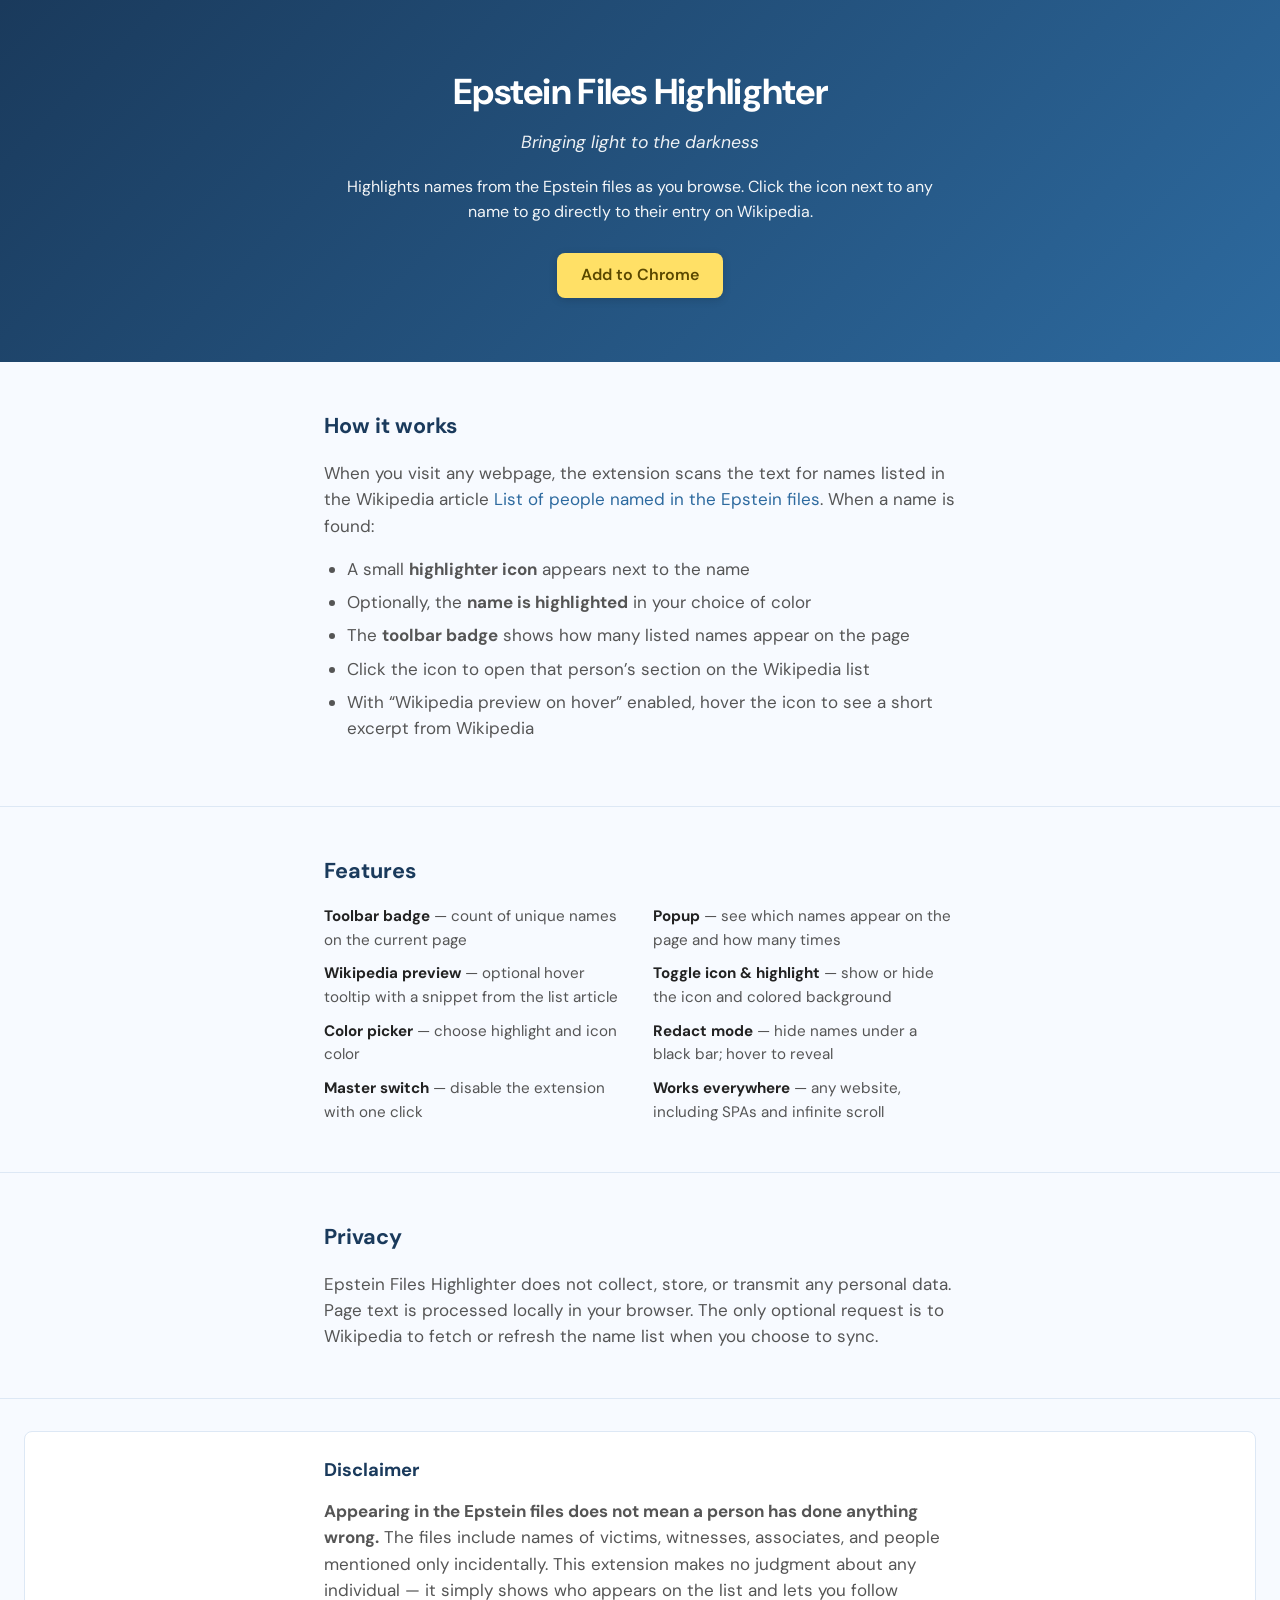
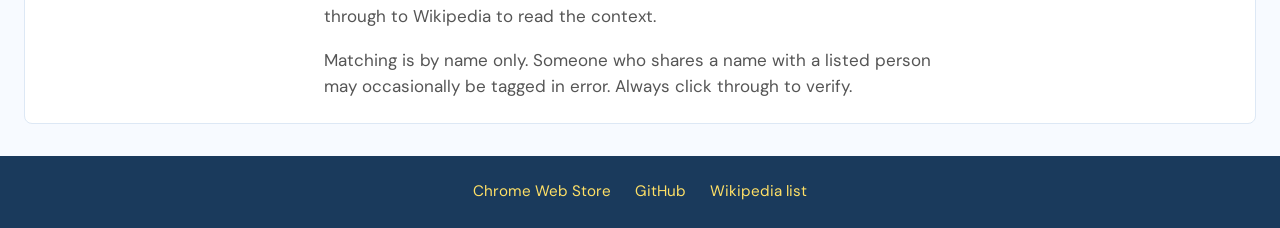
==== docs/index.html @ 8d550a88 "Add promo site in docs/ for GitHub Pages; remove website/ Made-with: Cursor" ====
<!DOCTYPE html>
<html lang="en">
<head>
  <meta charset="UTF-8">
  <meta name="viewport" content="width=device-width, initial-scale=1">
  <title>Epstein Files Highlighter — Chrome Extension</title>
  <meta name="description" content="Highlights names from the Epstein files as you browse. Click the icon next to any name to go to their entry on Wikipedia.">
  <link rel="stylesheet" href="styles.css">
  <link rel="preconnect" href="https://fonts.googleapis.com">
  <link rel="preconnect" href="https://fonts.gstatic.com" crossorigin>
  <link href="https://fonts.googleapis.com/css2?family=DM+Sans:ital,opsz,wght@0,9..40,400;0,9..40,600;0,9..40,700;1,9..40,400&display=swap" rel="stylesheet">
</head>
<body>
  <header class="hero">
    <div class="hero-inner">
      <h1>Epstein Files Highlighter</h1>
      <p class="tagline">Bringing light to the darkness</p>
      <p class="lead">Highlights names from the Epstein files as you browse. Click the icon next to any name to go directly to their entry on Wikipedia.</p>
      <a href="https://chromewebstore.google.com/detail/epstein-files-highlighter/aiijlechhdpdnjihmmdkidckengecdlj" class="cta" target="_blank" rel="noopener noreferrer">Add to Chrome</a>
    </div>
  </header>

  <main>
    <section class="section how">
      <div class="wrap">
        <h2>How it works</h2>
        <p>When you visit any webpage, the extension scans the text for names listed in the Wikipedia article <a href="https://en.wikipedia.org/wiki/List_of_people_named_in_the_Epstein_files" target="_blank" rel="noopener noreferrer">List of people named in the Epstein files</a>. When a name is found:</p>
        <ul class="feature-list">
          <li>A small <strong>highlighter icon</strong> appears next to the name</li>
          <li>Optionally, the <strong>name is highlighted</strong> in your choice of color</li>
          <li>The <strong>toolbar badge</strong> shows how many listed names appear on the page</li>
          <li>Click the icon to open that person’s section on the Wikipedia list</li>
          <li>With “Wikipedia preview on hover” enabled, hover the icon to see a short excerpt from Wikipedia</li>
        </ul>
      </div>
    </section>

    <section class="section features">
      <div class="wrap">
        <h2>Features</h2>
        <ul class="feature-grid">
          <li><strong>Toolbar badge</strong> — count of unique names on the current page</li>
          <li><strong>Popup</strong> — see which names appear on the page and how many times</li>
          <li><strong>Wikipedia preview</strong> — optional hover tooltip with a snippet from the list article</li>
          <li><strong>Toggle icon & highlight</strong> — show or hide the icon and colored background</li>
          <li><strong>Color picker</strong> — choose highlight and icon color</li>
          <li><strong>Redact mode</strong> — hide names under a black bar; hover to reveal</li>
          <li><strong>Master switch</strong> — disable the extension with one click</li>
          <li><strong>Works everywhere</strong> — any website, including SPAs and infinite scroll</li>
        </ul>
      </div>
    </section>

    <section class="section privacy">
      <div class="wrap">
        <h2>Privacy</h2>
        <p>Epstein Files Highlighter does not collect, store, or transmit any personal data. Page text is processed locally in your browser. The only optional request is to Wikipedia to fetch or refresh the name list when you choose to sync.</p>
      </div>
    </section>

    <section class="section disclaimer">
      <div class="wrap">
        <h2>Disclaimer</h2>
        <p><strong>Appearing in the Epstein files does not mean a person has done anything wrong.</strong> The files include names of victims, witnesses, associates, and people mentioned only incidentally. This extension makes no judgment about any individual — it simply shows who appears on the list and lets you follow through to Wikipedia to read the context.</p>
        <p>Matching is by name only. Someone who shares a name with a listed person may occasionally be tagged in error. Always click through to verify.</p>
      </div>
    </section>
  </main>

  <footer class="site-footer">
    <div class="wrap footer-inner">
      <a href="https://chromewebstore.google.com/detail/epstein-files-highlighter/aiijlechhdpdnjihmmdkidckengecdlj" target="_blank" rel="noopener noreferrer">Chrome Web Store</a>
      <a href="https://github.com/krismajean/epstein-files-highlighter" target="_blank" rel="noopener noreferrer">GitHub</a>
      <a href="https://en.wikipedia.org/wiki/List_of_people_named_in_the_Epstein_files" target="_blank" rel="noopener noreferrer">Wikipedia list</a>
    </div>
  </footer>
</body>
</html>
---- docs/styles.css ----
/* Epstein Files Highlighter — promo site */
:root {
  --navy: #1a3a5c;
  --blue: #2d6a9f;
  --yellow: #ffe066;
  --yellow-dark: #5a4800;
  --bg: #f7faff;
  --text: #222;
  --text-muted: #555;
  --border: #dde8f5;
}

* {
  box-sizing: border-box;
}

body {
  margin: 0;
  font-family: 'DM Sans', system-ui, -apple-system, sans-serif;
  font-size: 17px;
  line-height: 1.55;
  color: var(--text);
  background: var(--bg);
}

.hero {
  background: linear-gradient(135deg, var(--navy) 0%, var(--blue) 100%);
  color: #fff;
  padding: clamp(2.5rem, 8vw, 4rem) 1.5rem;
  text-align: center;
}

.hero-inner {
  max-width: 600px;
  margin: 0 auto;
}

.hero h1 {
  margin: 0 0 0.25em;
  font-size: clamp(1.75rem, 4vw, 2.25rem);
  font-weight: 700;
  letter-spacing: -0.02em;
}

.tagline {
  margin: 0 0 1em;
  font-size: 1.1rem;
  font-style: italic;
  opacity: 0.92;
}

.lead {
  margin: 0 0 1.75rem;
  font-size: 1rem;
  line-height: 1.6;
  opacity: 0.95;
}

.cta {
  display: inline-block;
  padding: 0.65rem 1.5rem;
  font-size: 1rem;
  font-weight: 600;
  color: var(--yellow-dark);
  background: var(--yellow);
  border-radius: 8px;
  text-decoration: none;
  box-shadow: 0 2px 8px rgba(0, 0, 0, 0.15);
  transition: transform 0.15s, box-shadow 0.15s;
}

.cta:hover {
  transform: translateY(-1px);
  box-shadow: 0 4px 12px rgba(0, 0, 0, 0.2);
}

.wrap {
  max-width: 680px;
  margin: 0 auto;
  padding: 0 1.5rem;
}

.section {
  padding: clamp(2rem, 5vw, 3rem) 0;
}

.section:not(.disclaimer) {
  border-bottom: 1px solid var(--border);
}

.section h2 {
  margin: 0 0 0.75em;
  font-size: 1.35rem;
  font-weight: 700;
  color: var(--navy);
}

.section p {
  margin: 0 0 1em;
  color: var(--text-muted);
}

.section p:last-child {
  margin-bottom: 0;
}

.section a {
  color: var(--blue);
  text-decoration: none;
}

.section a:hover {
  text-decoration: underline;
}

.feature-list {
  margin: 0 0 1em;
  padding-left: 1.35em;
  color: var(--text-muted);
}

.feature-list li {
  margin-bottom: 0.4em;
}

.feature-grid {
  list-style: none;
  margin: 0;
  padding: 0;
  display: grid;
  gap: 0.6em 1.5em;
}

@media (min-width: 500px) {
  .feature-grid {
    grid-template-columns: 1fr 1fr;
  }
}

.feature-grid li {
  margin: 0;
  padding: 0;
  color: var(--text-muted);
  font-size: 0.95rem;
}

.feature-grid strong {
  color: var(--text);
}

.disclaimer {
  background: #fff;
  border: 1px solid var(--border);
  border-radius: 8px;
  margin: 2rem 1.5rem;
  padding: 1.5rem;
}

.disclaimer h2 {
  font-size: 1.15rem;
}

.site-footer {
  padding: 1.5rem;
  text-align: center;
  background: var(--navy);
  color: rgba(255, 255, 255, 0.85);
}

.footer-inner {
  display: flex;
  flex-wrap: wrap;
  justify-content: center;
  gap: 1rem 1.5rem;
}

.site-footer a {
  color: var(--yellow);
  text-decoration: none;
  font-size: 0.95rem;
}

.site-footer a:hover {
  text-decoration: underline;
}
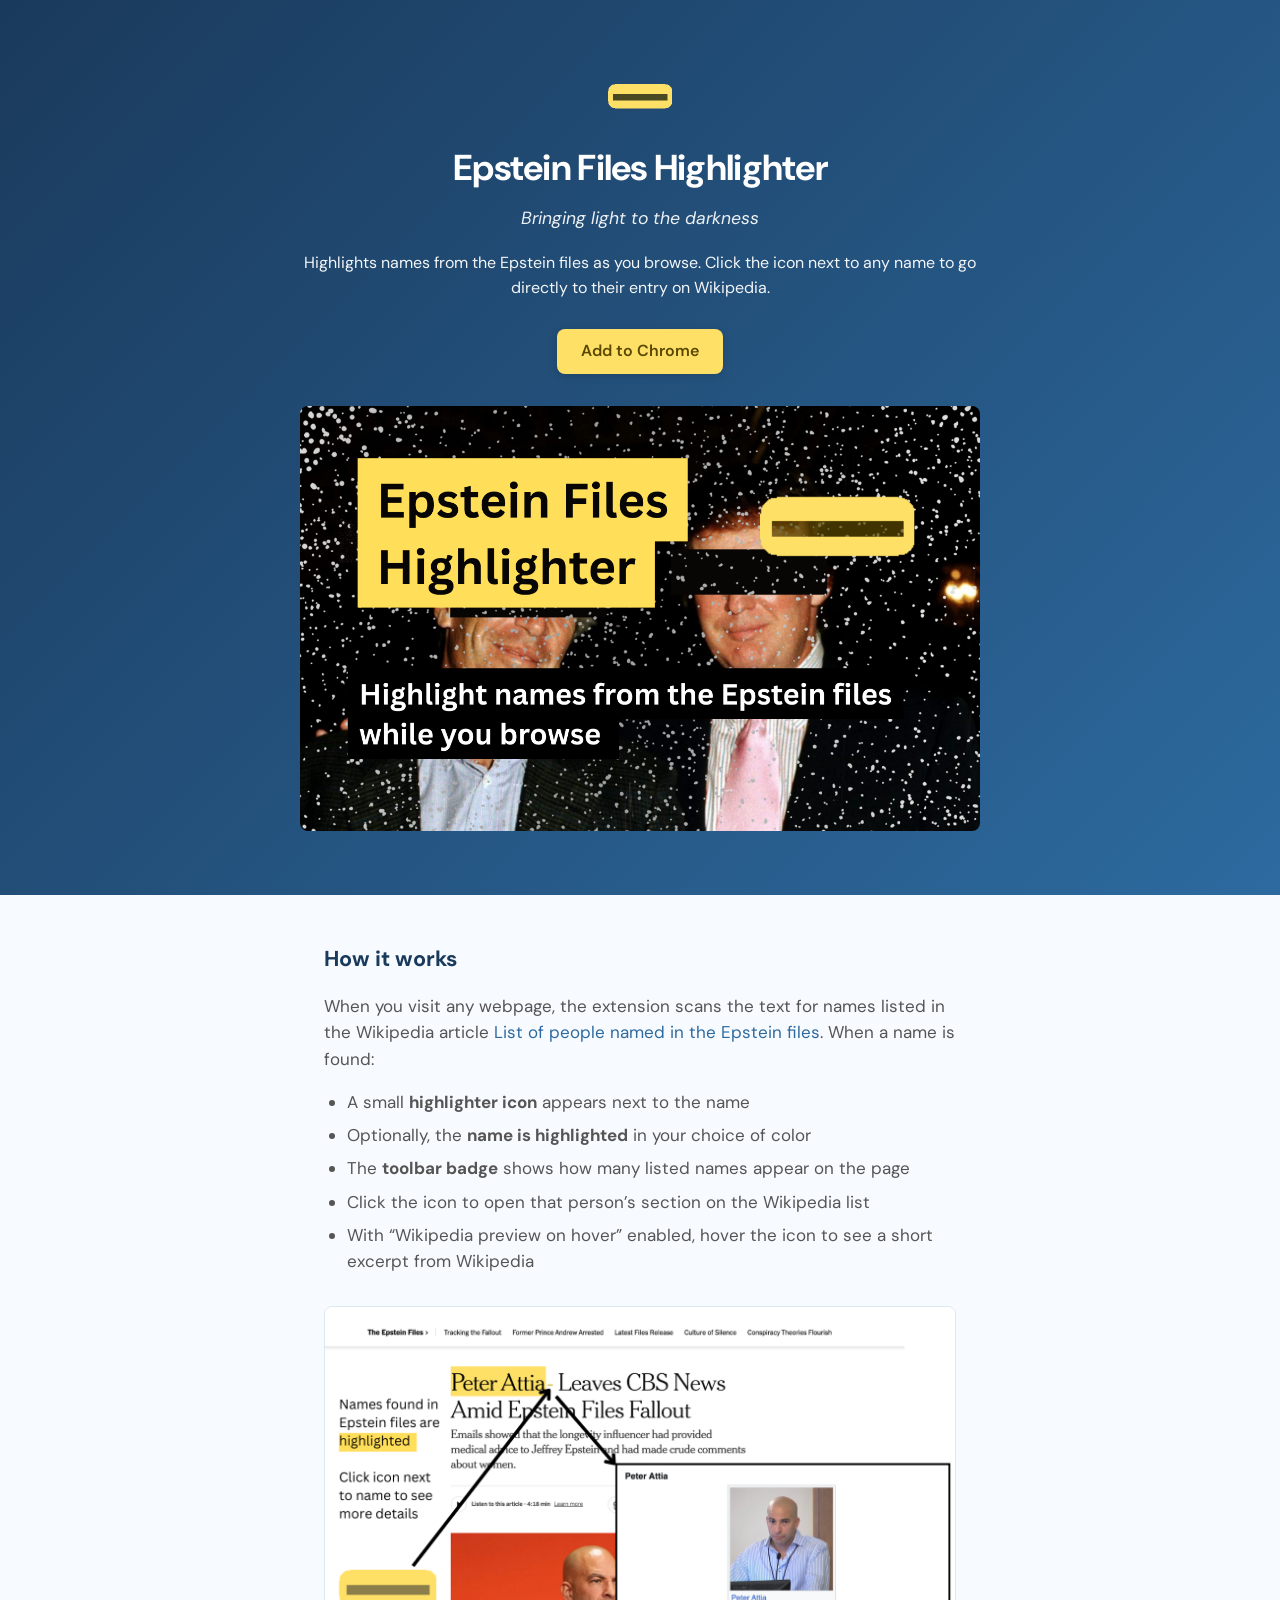
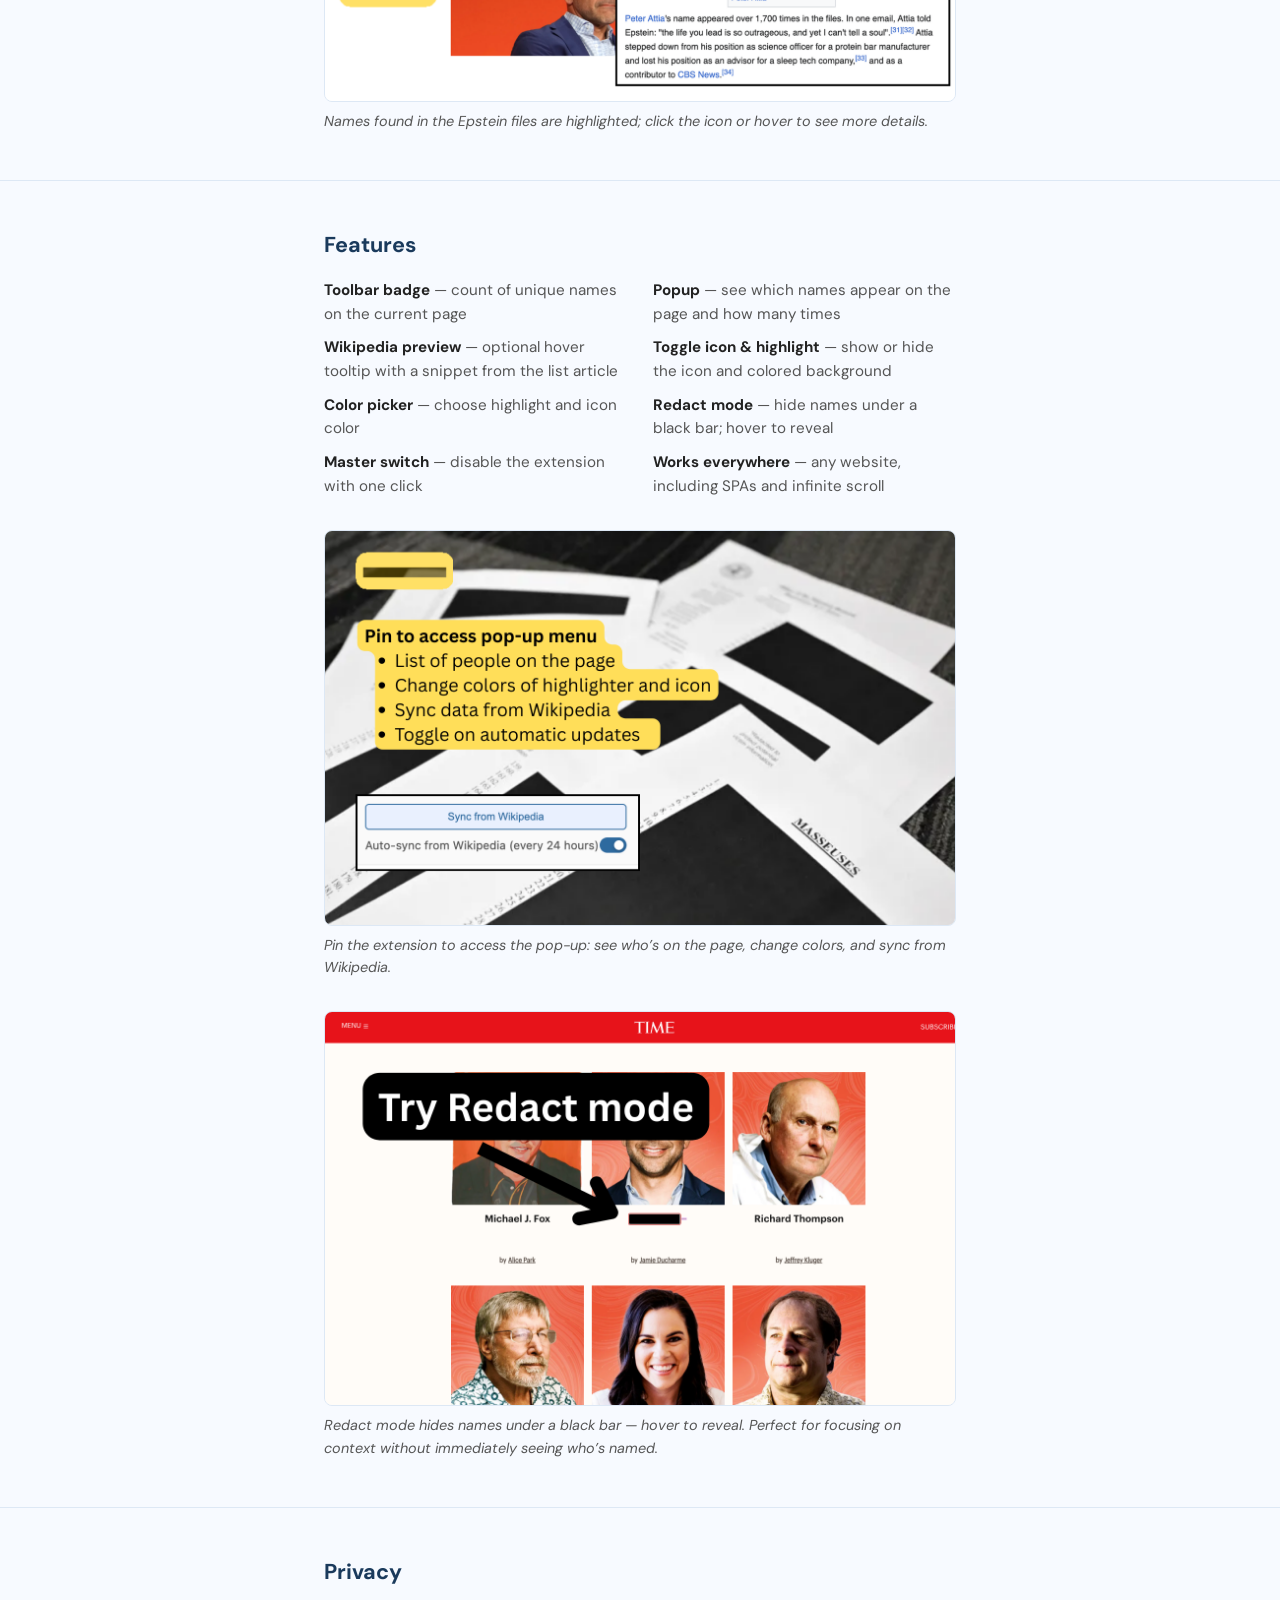
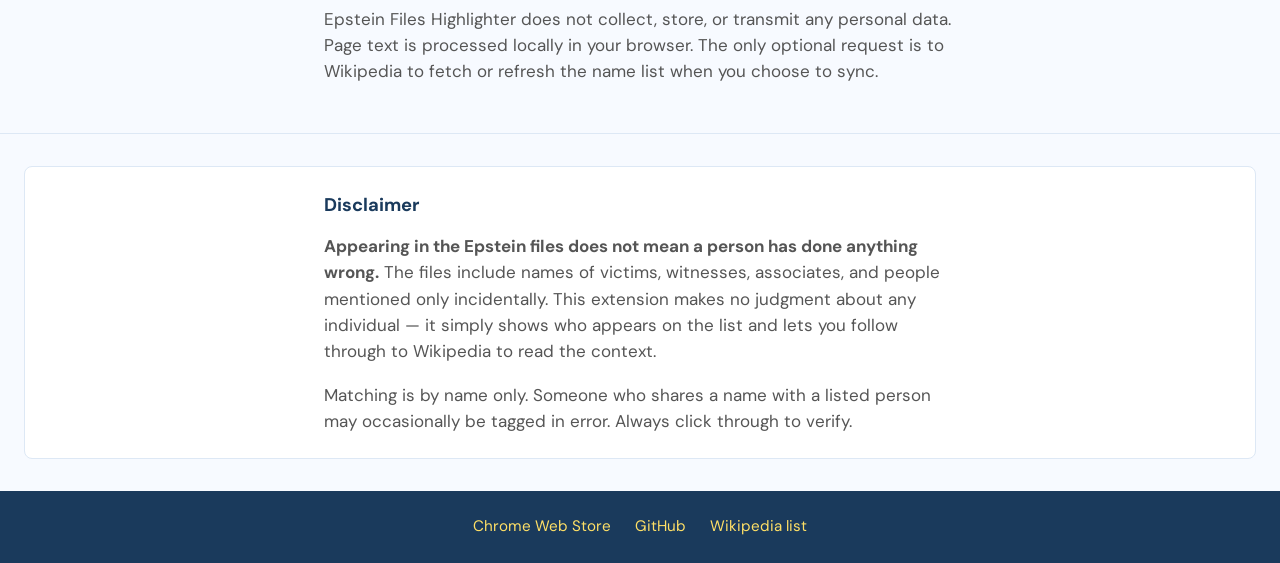
==== commit 34dae54e: "Docs: add promo images, logo, favicon; wire favicon and hero/screenshot styling Made-with: Cursor" ====
--- a/docs/index.html
+++ b/docs/index.html
@@ -5,6 +5,8 @@
   <meta name="viewport" content="width=device-width, initial-scale=1">
   <title>Epstein Files Highlighter — Chrome Extension</title>
   <meta name="description" content="Highlights names from the Epstein files as you browse. Click the icon next to any name to go to their entry on Wikipedia.">
+  <link rel="icon" href="favicon.png" type="image/png" sizes="16x16">
+  <link rel="icon" href="favicon-32.png" type="image/png" sizes="48x48">
   <link rel="stylesheet" href="styles.css">
   <link rel="preconnect" href="https://fonts.googleapis.com">
   <link rel="preconnect" href="https://fonts.gstatic.com" crossorigin>
@@ -13,10 +15,14 @@
 <body>
   <header class="hero">
     <div class="hero-inner">
+      <img src="logo.png" alt="" class="hero-logo" width="64" height="64">
       <h1>Epstein Files Highlighter</h1>
       <p class="tagline">Bringing light to the darkness</p>
       <p class="lead">Highlights names from the Epstein files as you browse. Click the icon next to any name to go directly to their entry on Wikipedia.</p>
       <a href="https://chromewebstore.google.com/detail/epstein-files-highlighter/aiijlechhdpdnjihmmdkidckengecdlj" class="cta" target="_blank" rel="noopener noreferrer">Add to Chrome</a>
+      <figure class="hero-banner">
+        <img src="1.png" alt="Epstein Files Highlighter — highlight names from the Epstein files while you browse." width="800" height="450">
+      </figure>
     </div>
   </header>
 
@@ -32,6 +38,10 @@
           <li>Click the icon to open that person’s section on the Wikipedia list</li>
           <li>With “Wikipedia preview on hover” enabled, hover the icon to see a short excerpt from Wikipedia</li>
         </ul>
+        <figure class="screenshot">
+          <img src="2.png" alt="Screenshot: names from the Epstein files are highlighted on the page; click the icon or hover to see details from Wikipedia." width="800" height="450">
+          <figcaption>Names found in the Epstein files are highlighted; click the icon or hover to see more details.</figcaption>
+        </figure>
       </div>
     </section>
 
@@ -48,6 +58,14 @@
           <li><strong>Master switch</strong> — disable the extension with one click</li>
           <li><strong>Works everywhere</strong> — any website, including SPAs and infinite scroll</li>
         </ul>
+        <figure class="screenshot screenshot-split">
+          <img src="4.png" alt="Popup menu: list of people on the page, change colors, sync from Wikipedia, auto-sync toggle." width="800" height="450">
+          <figcaption>Pin the extension to access the pop-up: see who’s on the page, change colors, and sync from Wikipedia.</figcaption>
+        </figure>
+        <figure class="screenshot screenshot-split">
+          <img src="3.png" alt="Redact mode: names are hidden under a black bar; hover to reveal." width="800" height="450">
+          <figcaption>Redact mode hides names under a black bar — hover to reveal. Perfect for focusing on context without immediately seeing who’s named.</figcaption>
+        </figure>
       </div>
     </section>
 
--- a/docs/styles.css
+++ b/docs/styles.css
@@ -31,8 +31,25 @@
 }
 
 .hero-inner {
-  max-width: 600px;
+  max-width: 680px;
   margin: 0 auto;
+}
+
+.hero-logo {
+  display: block;
+  margin: 0 auto 0.75rem;
+  border-radius: 8px;
+}
+
+.hero-banner {
+  margin: 2rem 0 0;
+}
+
+.hero-banner img {
+  width: 100%;
+  height: auto;
+  border-radius: 8px;
+  display: block;
 }
 
 .hero h1 {
@@ -123,6 +140,30 @@
   margin-bottom: 0.4em;
 }
 
+.screenshot {
+  margin: 2rem 0 0;
+}
+
+.screenshot img {
+  width: 100%;
+  max-width: 100%;
+  height: auto;
+  display: block;
+  border-radius: 8px;
+  border: 1px solid var(--border);
+}
+
+.screenshot figcaption {
+  margin-top: 0.5rem;
+  font-size: 0.9rem;
+  color: var(--text-muted);
+  font-style: italic;
+}
+
+.screenshot-split + .screenshot-split {
+  margin-top: 2rem;
+}
+
 .feature-grid {
   list-style: none;
   margin: 0;
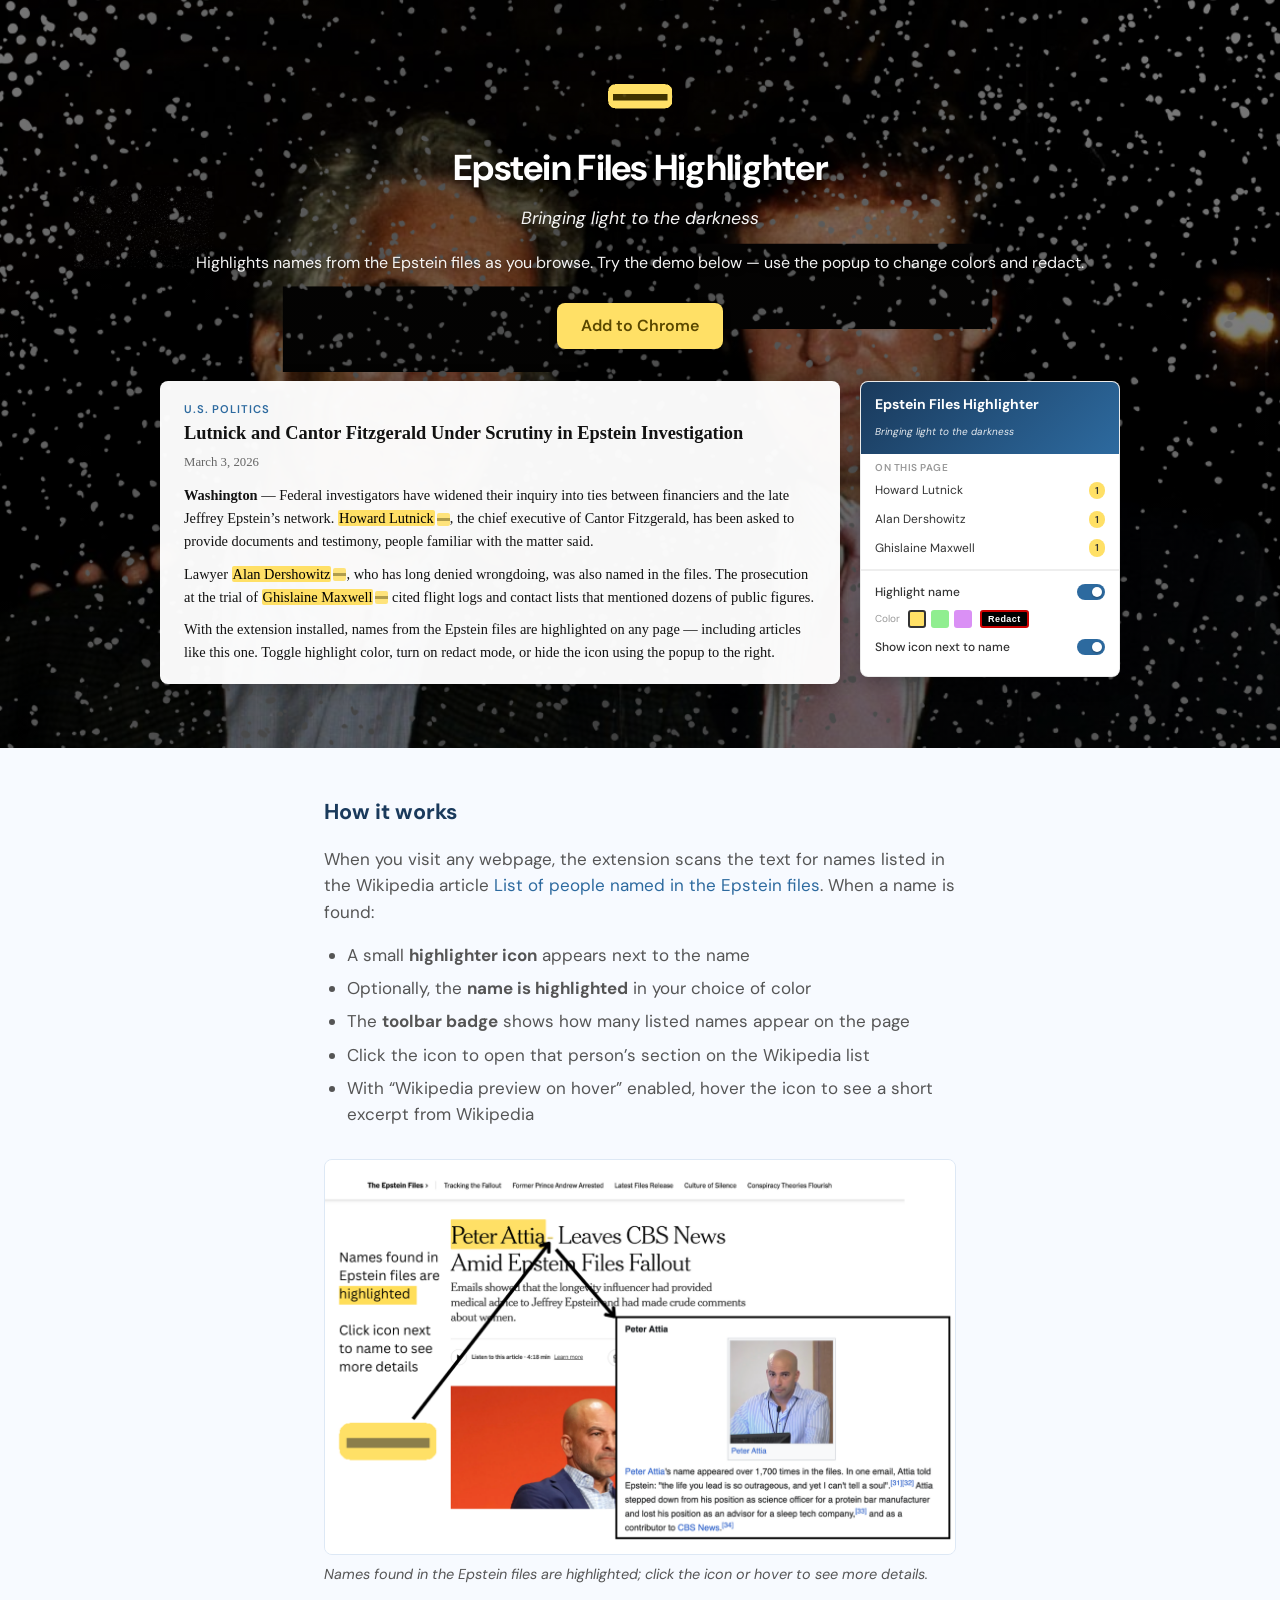
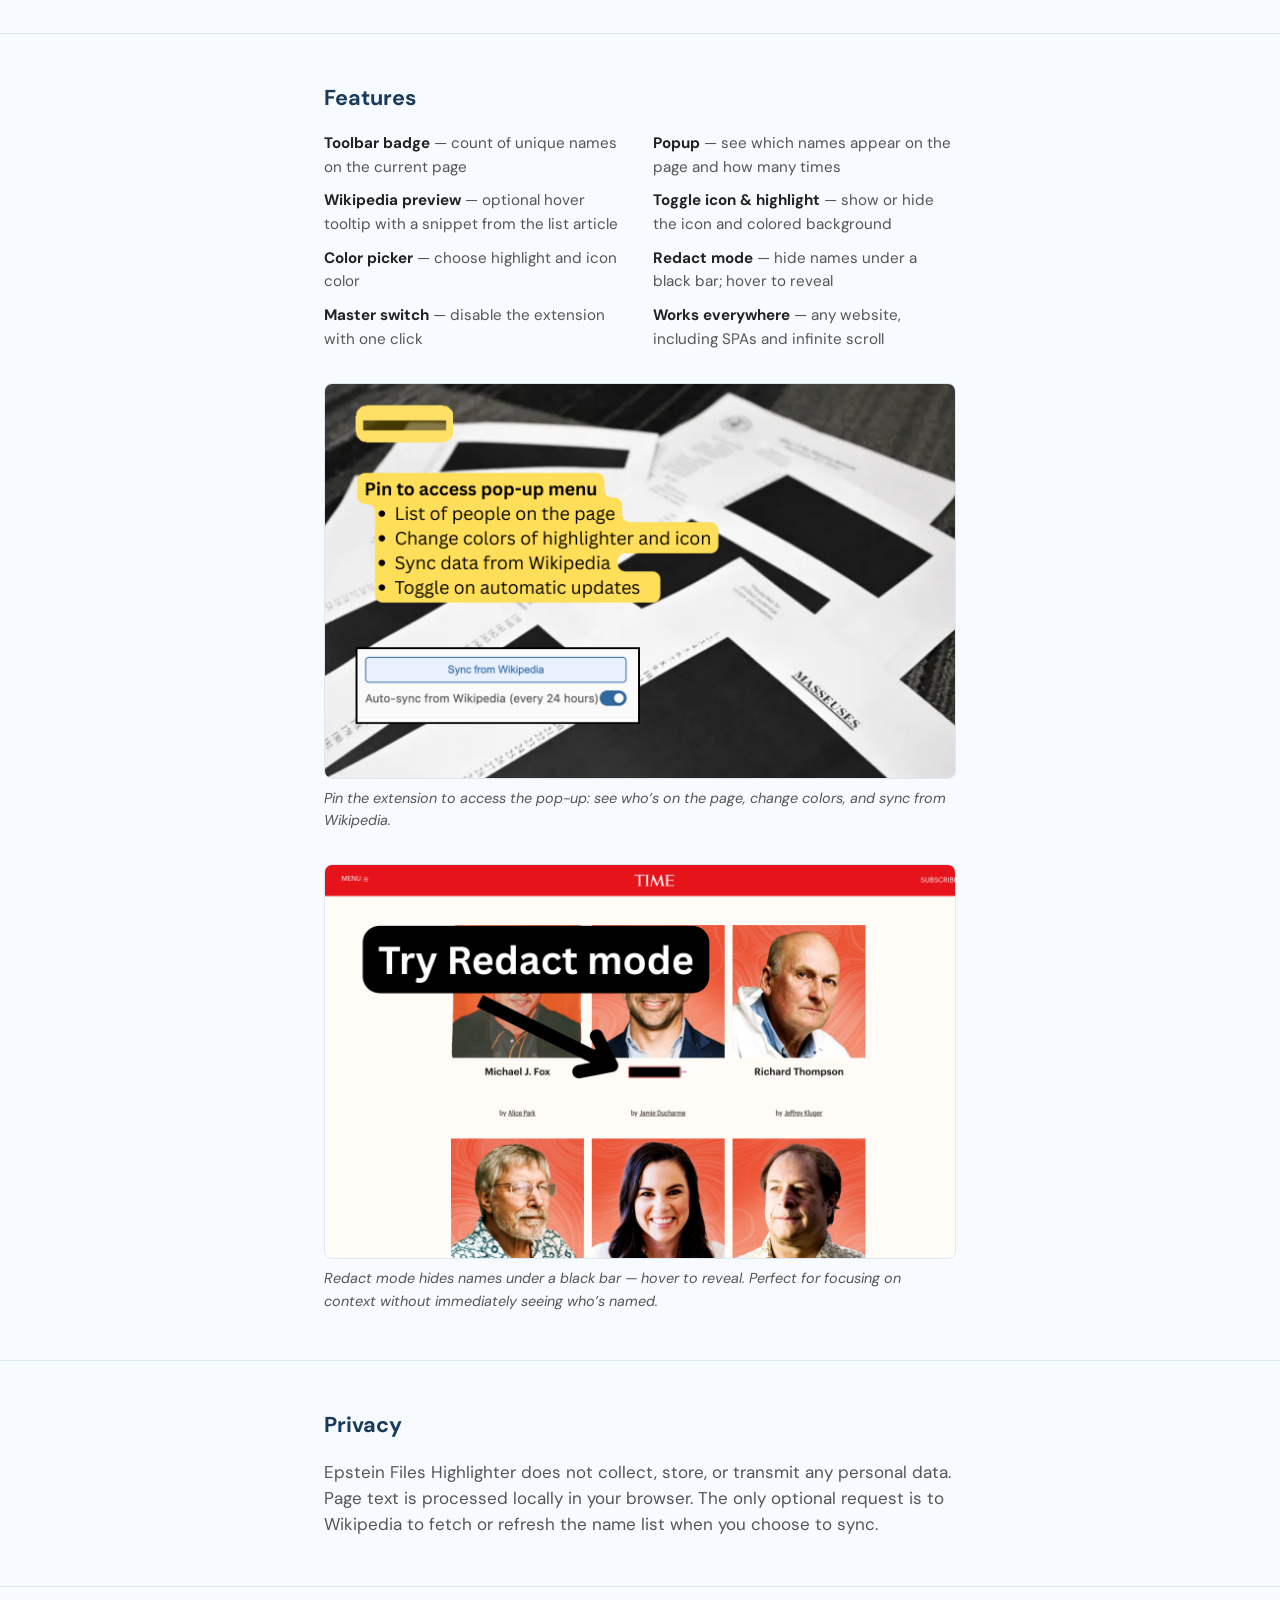
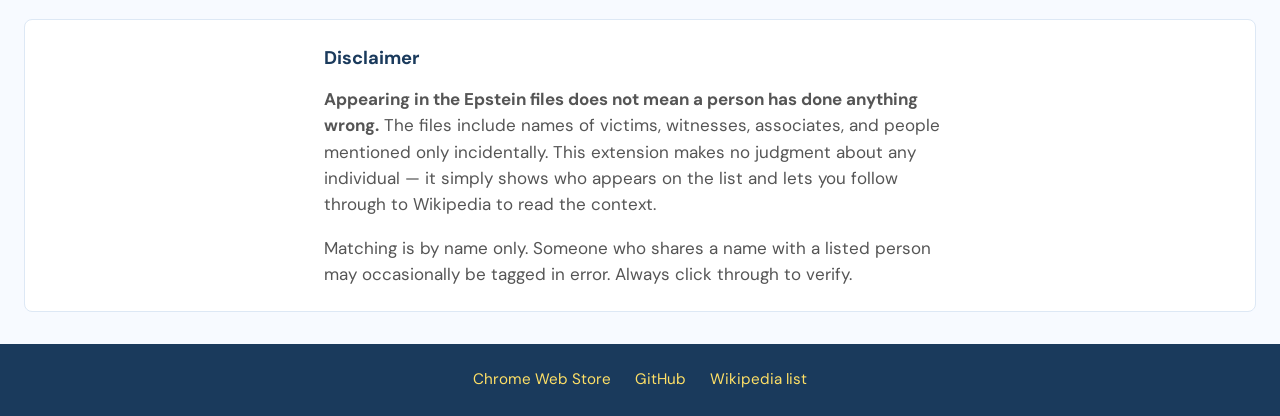
==== commit 36e689e8: "Promo site: hero with background image, overlay, motion; interactive demo with article facsimile and" ====
--- a/docs/index.html
+++ b/docs/index.html
@@ -14,15 +14,70 @@
 </head>
 <body>
   <header class="hero">
+    <div class="hero-bg" aria-hidden="true">
+      <img src="hero-background.png" alt="">
+    </div>
+    <div class="hero-overlay" aria-hidden="true"></div>
     <div class="hero-inner">
       <img src="logo.png" alt="" class="hero-logo" width="64" height="64">
       <h1>Epstein Files Highlighter</h1>
       <p class="tagline">Bringing light to the darkness</p>
-      <p class="lead">Highlights names from the Epstein files as you browse. Click the icon next to any name to go directly to their entry on Wikipedia.</p>
+      <p class="lead">Highlights names from the Epstein files as you browse. Try the demo below — use the popup to change colors and redact.</p>
       <a href="https://chromewebstore.google.com/detail/epstein-files-highlighter/aiijlechhdpdnjihmmdkidckengecdlj" class="cta" target="_blank" rel="noopener noreferrer">Add to Chrome</a>
-      <figure class="hero-banner">
-        <img src="1.png" alt="Epstein Files Highlighter — highlight names from the Epstein files while you browse." width="800" height="450">
-      </figure>
+
+      <div class="hero-demo" id="heroDemo">
+        <article class="demo-article" aria-label="Demo article">
+          <header class="demo-article-header">
+            <span class="demo-article-kicker">U.S. Politics</span>
+            <h2 class="demo-article-title">Lutnick and Cantor Fitzgerald Under Scrutiny in Epstein Investigation</h2>
+            <p class="demo-article-meta">March 3, 2026</p>
+          </header>
+          <div class="demo-article-body">
+            <p><strong>Washington</strong> — Federal investigators have widened their inquiry into ties between financiers and the late Jeffrey Epstein’s network. <span class="epstein-name-span manifest-highlighted">Howard Lutnick</span><a class="epstein-ref-link" href="https://en.wikipedia.org/wiki/List_of_people_named_in_the_Epstein_files#Howard_Lutnick" target="_blank" rel="noopener noreferrer" title="Howard Lutnick — named in Epstein files" aria-label="Howard Lutnick named in Epstein files"></a>, the chief executive of Cantor Fitzgerald, has been asked to provide documents and testimony, people familiar with the matter said.</p>
+            <p>Lawyer <span class="epstein-name-span manifest-highlighted">Alan Dershowitz</span><a class="epstein-ref-link" href="https://en.wikipedia.org/wiki/List_of_people_named_in_the_Epstein_files#Alan_Dershowitz" target="_blank" rel="noopener noreferrer" title="Alan Dershowitz — named in Epstein files" aria-label="Alan Dershowitz named in Epstein files"></a>, who has long denied wrongdoing, was also named in the files. The prosecution at the trial of <span class="epstein-name-span manifest-highlighted">Ghislaine Maxwell</span><a class="epstein-ref-link" href="https://en.wikipedia.org/wiki/List_of_people_named_in_the_Epstein_files#Ghislaine_Maxwell" target="_blank" rel="noopener noreferrer" title="Ghislaine Maxwell — named in Epstein files" aria-label="Ghislaine Maxwell named in Epstein files"></a> cited flight logs and contact lists that mentioned dozens of public figures.</p>
+            <p>With the extension installed, names from the Epstein files are highlighted on any page — including articles like this one. Toggle highlight color, turn on redact mode, or hide the icon using the popup to the right.</p>
+          </div>
+        </article>
+        <aside class="demo-popup" id="demoPopup" aria-label="Extension popup demo">
+          <div class="demo-popup-header">
+            <span class="demo-popup-title">Epstein Files Highlighter</span>
+            <span class="demo-popup-tagline">Bringing light to the darkness</span>
+          </div>
+          <div class="demo-popup-hits">
+            <div class="demo-popup-hits-title">On this page</div>
+            <div class="demo-popup-hits-list">
+              <a href="https://en.wikipedia.org/wiki/List_of_people_named_in_the_Epstein_files#Howard_Lutnick" target="_blank" rel="noopener noreferrer" class="demo-hit-row">Howard Lutnick <span class="demo-hit-badge">1</span></a>
+              <a href="https://en.wikipedia.org/wiki/List_of_people_named_in_the_Epstein_files#Alan_Dershowitz" target="_blank" rel="noopener noreferrer" class="demo-hit-row">Alan Dershowitz <span class="demo-hit-badge">1</span></a>
+              <a href="https://en.wikipedia.org/wiki/List_of_people_named_in_the_Epstein_files#Ghislaine_Maxwell" target="_blank" rel="noopener noreferrer" class="demo-hit-row">Ghislaine Maxwell <span class="demo-hit-badge">1</span></a>
+            </div>
+          </div>
+          <div class="demo-popup-controls">
+            <div class="demo-option-row">
+              <span class="demo-option-title">Highlight name</span>
+              <label class="demo-switch">
+                <input type="checkbox" id="demoShowHighlight" checked>
+                <span class="demo-slider"></span>
+              </label>
+            </div>
+            <div class="demo-color-row">
+              <span class="demo-color-label">Color</span>
+              <div class="demo-swatches" id="demoHighlightSwatches">
+                <button type="button" class="demo-swatch active" data-hex="#ffe066" title="Yellow"></button>
+                <button type="button" class="demo-swatch" data-hex="#90ee90" title="Green"></button>
+                <button type="button" class="demo-swatch" data-hex="#da90f5" title="Purple"></button>
+              </div>
+              <button type="button" class="demo-redact" id="demoRedact" title="Redact">Redact</button>
+            </div>
+            <div class="demo-option-row">
+              <span class="demo-option-title">Show icon next to name</span>
+              <label class="demo-switch">
+                <input type="checkbox" id="demoShowIcon" checked>
+                <span class="demo-slider"></span>
+              </label>
+            </div>
+          </div>
+        </aside>
+      </div>
     </div>
   </header>
 
@@ -92,5 +147,6 @@
       <a href="https://en.wikipedia.org/wiki/List_of_people_named_in_the_Epstein_files" target="_blank" rel="noopener noreferrer">Wikipedia list</a>
     </div>
   </footer>
+  <script src="demo.js"></script>
 </body>
 </html>
--- a/docs/styles.css
+++ b/docs/styles.css
@@ -23,15 +23,49 @@
   background: var(--bg);
 }
 
+@keyframes hero-motion {
+  0% { transform: scale(1); }
+  100% { transform: scale(1.08); }
+}
+
 .hero {
-  background: linear-gradient(135deg, var(--navy) 0%, var(--blue) 100%);
+  position: relative;
   color: #fff;
   padding: clamp(2.5rem, 8vw, 4rem) 1.5rem;
   text-align: center;
+  overflow: hidden;
+  min-height: 420px;
+}
+
+.hero-bg {
+  position: absolute;
+  inset: 0;
+  z-index: 0;
+}
+
+.hero-bg img {
+  width: 100%;
+  height: 100%;
+  object-fit: cover;
+  object-position: center;
+  animation: hero-motion 20s ease-in-out infinite alternate;
+}
+
+.hero-overlay {
+  position: absolute;
+  inset: 0;
+  z-index: 1;
+  background: linear-gradient(
+    to bottom,
+    rgba(0, 0, 0, 0.45) 0%,
+    rgba(0, 0, 0, 0.6) 100%
+  );
 }
 
 .hero-inner {
-  max-width: 680px;
+  position: relative;
+  z-index: 2;
+  max-width: 960px;
   margin: 0 auto;
 }
 
@@ -39,17 +73,7 @@
   display: block;
   margin: 0 auto 0.75rem;
   border-radius: 8px;
-}
-
-.hero-banner {
-  margin: 2rem 0 0;
-}
-
-.hero-banner img {
-  width: 100%;
-  height: auto;
-  border-radius: 8px;
-  display: block;
+  filter: drop-shadow(0 2px 8px rgba(0, 0, 0, 0.4));
 }
 
 .hero h1 {
@@ -57,20 +81,23 @@
   font-size: clamp(1.75rem, 4vw, 2.25rem);
   font-weight: 700;
   letter-spacing: -0.02em;
-}
-
-.tagline {
+  text-shadow: 0 2px 12px rgba(0, 0, 0, 0.6), 0 0 24px rgba(0, 0, 0, 0.35);
+}
+
+.hero .tagline {
   margin: 0 0 1em;
   font-size: 1.1rem;
   font-style: italic;
-  opacity: 0.92;
-}
-
-.lead {
+  opacity: 0.95;
+  text-shadow: 0 1px 8px rgba(0, 0, 0, 0.5);
+}
+
+.hero .lead {
   margin: 0 0 1.75rem;
   font-size: 1rem;
   line-height: 1.6;
   opacity: 0.95;
+  text-shadow: 0 1px 8px rgba(0, 0, 0, 0.5);
 }
 
 .cta {
@@ -91,6 +118,330 @@
   box-shadow: 0 4px 12px rgba(0, 0, 0, 0.2);
 }
 
+/* ── Hero demo: article facsimile + popup ── */
+.hero-demo {
+  --demo-highlight: #ffe066;
+  --demo-icon: #ffe066;
+  margin-top: 2rem;
+  text-align: left;
+  display: grid;
+  grid-template-columns: 1fr;
+  gap: 1rem;
+  align-items: start;
+}
+
+@media (min-width: 720px) {
+  .hero-demo {
+    grid-template-columns: 1fr 260px;
+    gap: 1.25rem;
+  }
+}
+
+.demo-article {
+  background: rgba(255, 255, 255, 0.97);
+  color: #121212;
+  border-radius: 8px;
+  padding: 1.25rem 1.5rem;
+  box-shadow: 0 4px 20px rgba(0, 0, 0, 0.25);
+  font-family: Georgia, 'Times New Roman', serif;
+}
+
+.demo-article-header {
+  margin-bottom: 0.75rem;
+}
+
+.demo-article-kicker {
+  display: block;
+  font-family: 'DM Sans', system-ui, sans-serif;
+  font-size: 0.7rem;
+  font-weight: 600;
+  text-transform: uppercase;
+  letter-spacing: 0.08em;
+  color: var(--blue);
+  margin-bottom: 0.25rem;
+}
+
+.demo-article-title {
+  font-size: 1.15rem;
+  font-weight: 700;
+  line-height: 1.3;
+  margin: 0 0 0.35em;
+  color: #121212;
+}
+
+.demo-article-meta {
+  font-size: 0.8rem;
+  color: #666;
+  margin: 0;
+}
+
+.demo-article-body {
+  font-size: 0.9rem;
+  line-height: 1.6;
+}
+
+.demo-article-body p {
+  margin: 0 0 0.65em;
+}
+
+.demo-article-body p:last-child {
+  margin-bottom: 0;
+}
+
+/* Demo: extension-style name highlight (scoped to .hero-demo) */
+.hero-demo .epstein-name-span.manifest-highlighted {
+  background: var(--demo-highlight) !important;
+  color: #000;
+  border-radius: 2px;
+  padding: 0 1px;
+}
+
+.hero-demo.manifest-hide-highlight .epstein-name-span.manifest-highlighted {
+  background: none !important;
+  color: inherit !important;
+}
+
+.hero-demo.manifest-redact .epstein-name-span.manifest-highlighted {
+  background: #000 !important;
+  color: transparent !important;
+  outline: 1.5px solid #cc0000;
+  outline-offset: 1px;
+  cursor: pointer;
+  transition: color 0.2s, background 0.2s;
+}
+
+.hero-demo.manifest-redact .epstein-name-span.manifest-highlighted:hover {
+  background: #333 !important;
+  color: #fff !important;
+}
+
+.hero-demo .epstein-ref-link {
+  display: inline-block;
+  width: 13px;
+  height: 13px;
+  margin-left: 2px;
+  vertical-align: middle;
+  background: var(--demo-icon);
+  background-image: linear-gradient(to bottom, transparent 0%, transparent 42%, rgba(90, 72, 0, 0.55) 42%, rgba(90, 72, 0, 0.55) 58%, transparent 58%);
+  background-size: 100% 100%;
+  background-repeat: no-repeat;
+  background-position: center;
+  opacity: 0.85;
+  text-decoration: none;
+  border: none;
+  cursor: pointer;
+  position: relative;
+  top: -1px;
+  border-radius: 2px;
+}
+
+.hero-demo .epstein-ref-link:hover {
+  opacity: 1;
+}
+
+.hero-demo.manifest-hide-icon .epstein-ref-link {
+  display: none !important;
+}
+
+/* Demo popup facsimile */
+.demo-popup {
+  background: #fff;
+  border-radius: 8px;
+  box-shadow: 0 4px 20px rgba(0, 0, 0, 0.3);
+  overflow: hidden;
+  border: 1px solid rgba(0, 0, 0, 0.08);
+}
+
+.demo-popup-header {
+  background: linear-gradient(135deg, var(--navy), var(--blue));
+  padding: 12px 14px;
+}
+
+.demo-popup-title {
+  display: block;
+  font-size: 14px;
+  font-weight: 700;
+  color: #fff;
+}
+
+.demo-popup-tagline {
+  font-size: 10px;
+  color: rgba(255, 255, 255, 0.88);
+  font-style: italic;
+}
+
+.demo-popup-hits {
+  padding: 0;
+  border-bottom: 1px solid #eee;
+}
+
+.demo-popup-hits-title {
+  padding: 6px 14px 2px;
+  font-size: 10px;
+  font-weight: 600;
+  text-transform: uppercase;
+  letter-spacing: 0.05em;
+  color: #999;
+}
+
+.demo-popup-hits-list {
+  padding: 0 14px 8px;
+  display: flex;
+  flex-direction: column;
+  gap: 2px;
+}
+
+.demo-hit-row {
+  display: flex;
+  align-items: center;
+  justify-content: space-between;
+  padding: 4px 0;
+  font-size: 12px;
+  color: #333;
+  text-decoration: none;
+  border-radius: 4px;
+}
+
+.demo-hit-row:hover {
+  color: var(--blue);
+}
+
+.demo-hit-badge {
+  font-size: 10px;
+  font-weight: 600;
+  background: var(--yellow);
+  color: #333;
+  border-radius: 10px;
+  padding: 1px 6px;
+  flex-shrink: 0;
+}
+
+.demo-popup-controls {
+  padding: 12px 14px;
+  border-top: 1px solid #eee;
+}
+
+.demo-option-row {
+  display: flex;
+  align-items: center;
+  justify-content: space-between;
+  gap: 8px;
+  margin-bottom: 8px;
+}
+
+.demo-option-title {
+  font-size: 12px;
+  font-weight: 500;
+  color: #333;
+}
+
+.demo-switch {
+  position: relative;
+  width: 28px;
+  height: 16px;
+  flex-shrink: 0;
+  cursor: pointer;
+}
+
+.demo-switch input {
+  opacity: 0;
+  width: 0;
+  height: 0;
+}
+
+.demo-slider {
+  position: absolute;
+  inset: 0;
+  background: #ccc;
+  border-radius: 16px;
+  transition: background 0.2s;
+}
+
+.demo-slider::before {
+  content: '';
+  position: absolute;
+  width: 10px;
+  height: 10px;
+  left: 3px;
+  top: 3px;
+  background: #fff;
+  border-radius: 50%;
+  box-shadow: 0 1px 2px rgba(0, 0, 0, 0.3);
+  transition: transform 0.2s;
+}
+
+.demo-switch input:checked + .demo-slider {
+  background: var(--blue);
+}
+
+.demo-switch input:checked + .demo-slider::before {
+  transform: translateX(12px);
+}
+
+.demo-color-row {
+  display: flex;
+  align-items: center;
+  gap: 8px;
+  flex-wrap: wrap;
+  margin-bottom: 10px;
+  padding-left: 0;
+}
+
+.demo-color-label {
+  font-size: 10px;
+  color: #999;
+  flex-shrink: 0;
+}
+
+.demo-swatches {
+  display: flex;
+  gap: 5px;
+}
+
+.demo-swatch {
+  width: 18px;
+  height: 18px;
+  border-radius: 3px;
+  border: 2px solid transparent;
+  cursor: pointer;
+  padding: 0;
+  transition: border-color 0.15s, transform 0.15s;
+}
+
+.demo-swatch:hover {
+  transform: scale(1.1);
+}
+
+.demo-swatch.active {
+  border-color: #333;
+}
+
+.demo-redact {
+  height: 18px;
+  padding: 0 6px;
+  border-radius: 3px;
+  border: 2px solid #cc0000;
+  background: #000;
+  color: #fff;
+  font-size: 9px;
+  font-weight: 700;
+  letter-spacing: 0.05em;
+  cursor: pointer;
+  flex-shrink: 0;
+  transition: border-color 0.15s, transform 0.15s;
+}
+
+.demo-redact:hover {
+  border-color: #ff4444;
+  transform: scale(1.05);
+}
+
+.demo-redact.active {
+  border-color: #ff4444;
+  outline: 2px solid #333;
+  outline-offset: 1px;
+}
+
 .wrap {
   max-width: 680px;
   margin: 0 auto;
@@ -141,7 +492,8 @@
 }
 
 .screenshot {
-  margin: 2rem 0 0;
+  margin: 2rem auto 0;
+  max-width: 100%;
 }
 
 .screenshot img {
@@ -149,6 +501,8 @@
   max-width: 100%;
   height: auto;
   display: block;
+  margin-left: auto;
+  margin-right: auto;
   border-radius: 8px;
   border: 1px solid var(--border);
 }
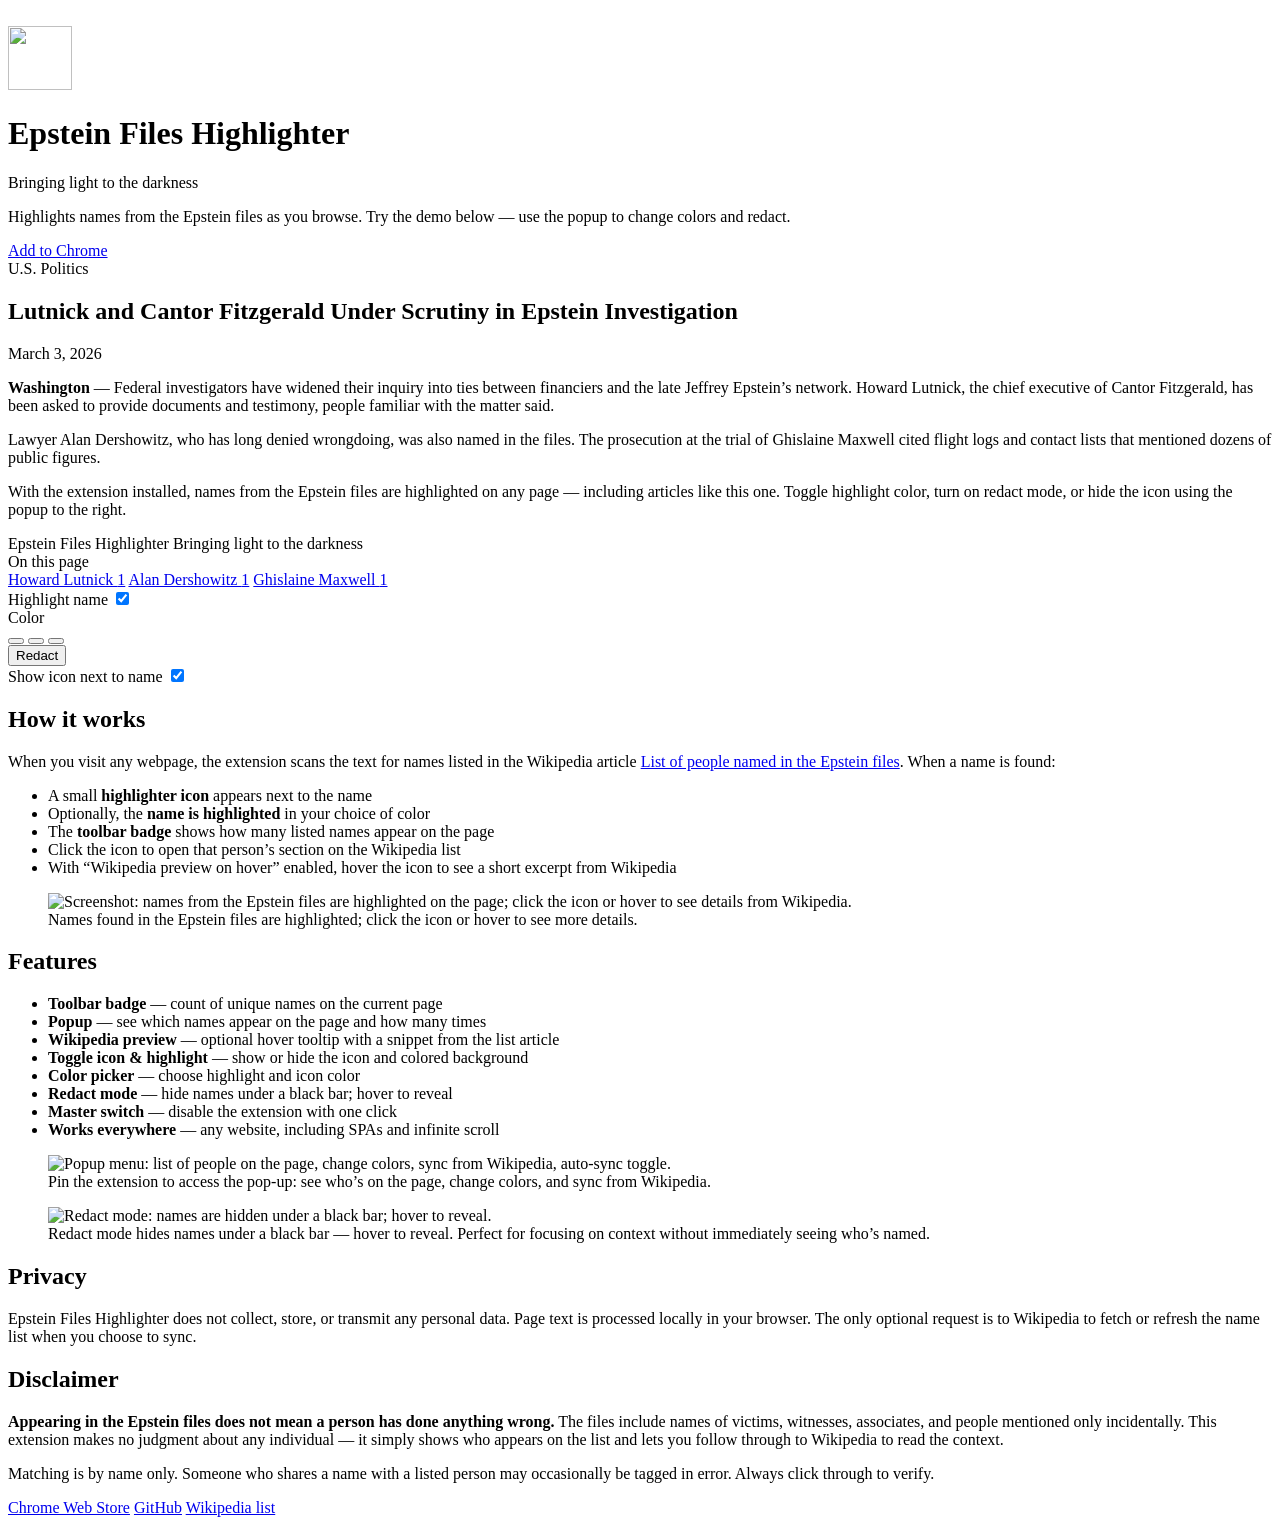
==== commit 08f2a4ec: "Add base tag so assets load correctly on GitHub Pages Made-with: Cursor" ====
--- a/docs/index.html
+++ b/docs/index.html
@@ -3,6 +3,8 @@
 <head>
   <meta charset="UTF-8">
   <meta name="viewport" content="width=device-width, initial-scale=1">
+  <!-- Ensures CSS, JS, and images load correctly on GitHub Pages (project site is at /epstein-files-highlighter/) -->
+  <base href="https://krismajean.github.io/epstein-files-highlighter/">
   <title>Epstein Files Highlighter — Chrome Extension</title>
   <meta name="description" content="Highlights names from the Epstein files as you browse. Click the icon next to any name to go to their entry on Wikipedia.">
   <link rel="icon" href="favicon.png" type="image/png" sizes="16x16">
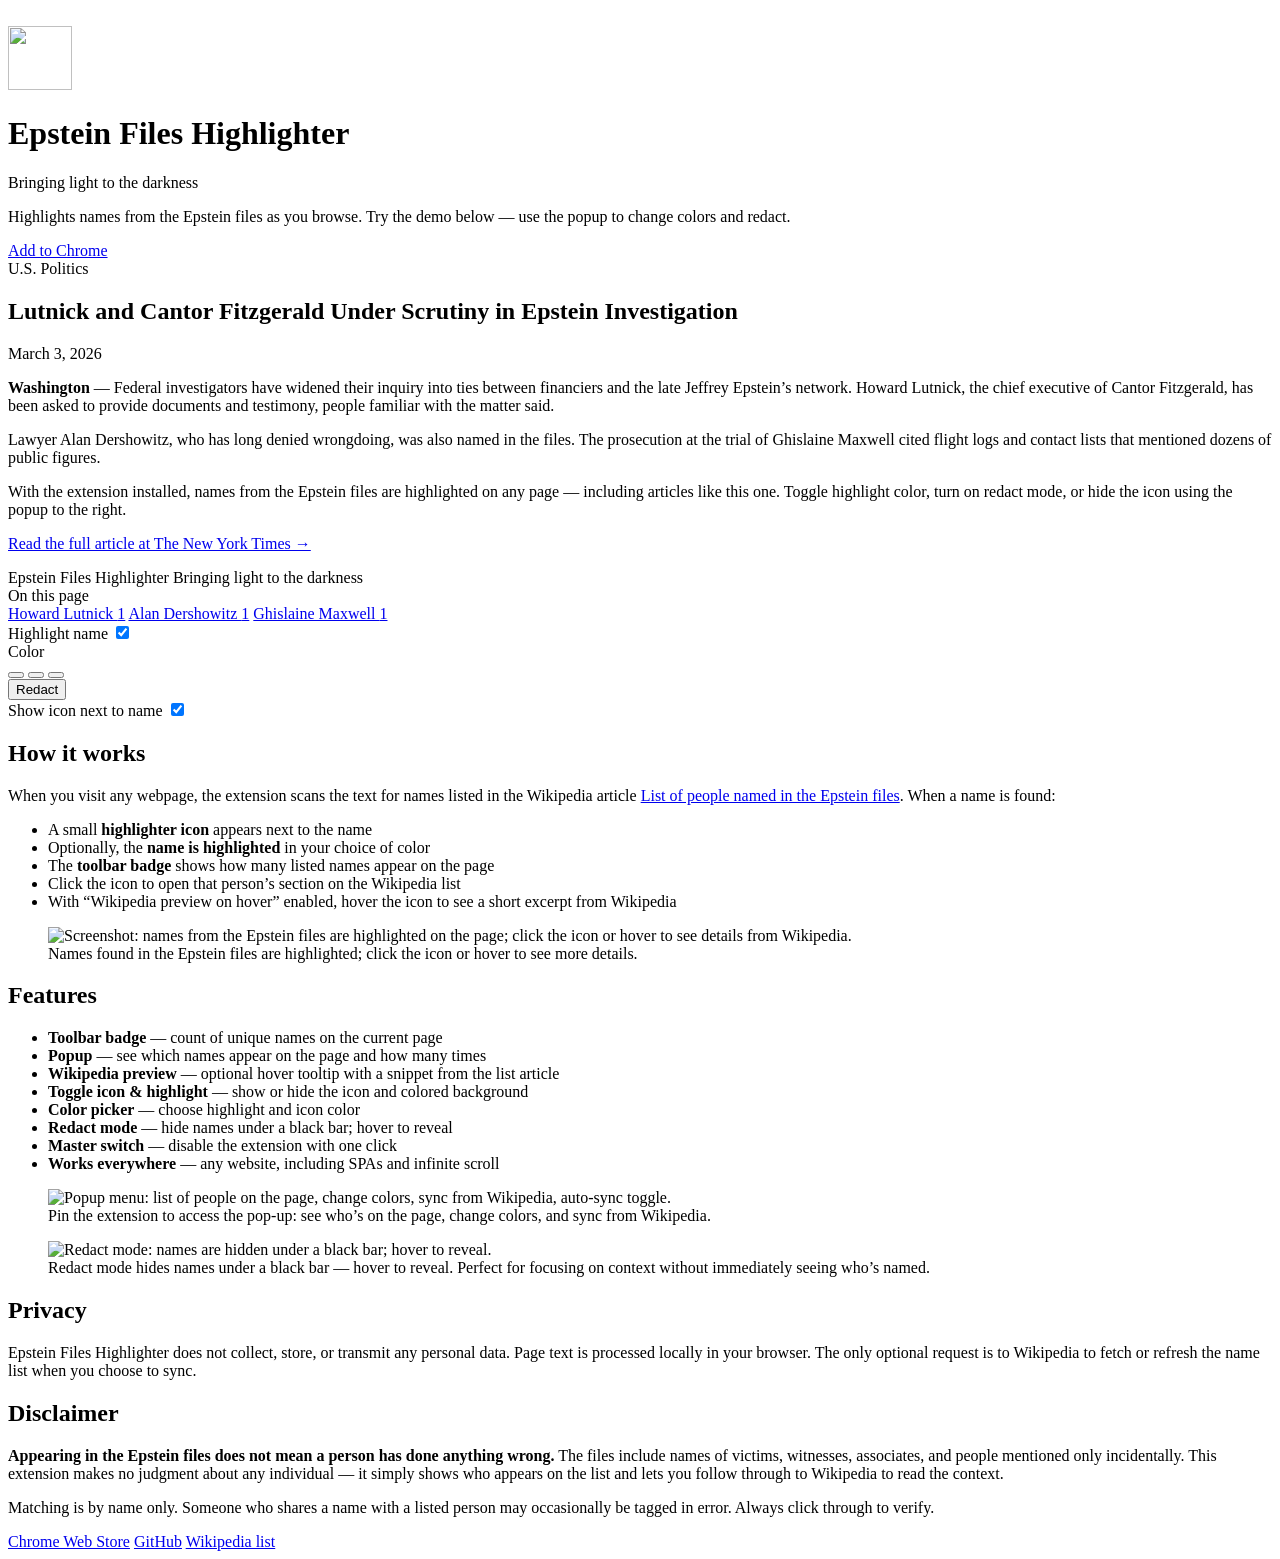
==== commit 35bef65d: "Promo: NYT article link in demo, Reddit promo posts (4 subreddits, casual tone) Made-with: Cursor" ====
--- a/docs/index.html
+++ b/docs/index.html
@@ -38,6 +38,7 @@
             <p><strong>Washington</strong> — Federal investigators have widened their inquiry into ties between financiers and the late Jeffrey Epstein’s network. <span class="epstein-name-span manifest-highlighted">Howard Lutnick</span><a class="epstein-ref-link" href="https://en.wikipedia.org/wiki/List_of_people_named_in_the_Epstein_files#Howard_Lutnick" target="_blank" rel="noopener noreferrer" title="Howard Lutnick — named in Epstein files" aria-label="Howard Lutnick named in Epstein files"></a>, the chief executive of Cantor Fitzgerald, has been asked to provide documents and testimony, people familiar with the matter said.</p>
             <p>Lawyer <span class="epstein-name-span manifest-highlighted">Alan Dershowitz</span><a class="epstein-ref-link" href="https://en.wikipedia.org/wiki/List_of_people_named_in_the_Epstein_files#Alan_Dershowitz" target="_blank" rel="noopener noreferrer" title="Alan Dershowitz — named in Epstein files" aria-label="Alan Dershowitz named in Epstein files"></a>, who has long denied wrongdoing, was also named in the files. The prosecution at the trial of <span class="epstein-name-span manifest-highlighted">Ghislaine Maxwell</span><a class="epstein-ref-link" href="https://en.wikipedia.org/wiki/List_of_people_named_in_the_Epstein_files#Ghislaine_Maxwell" target="_blank" rel="noopener noreferrer" title="Ghislaine Maxwell — named in Epstein files" aria-label="Ghislaine Maxwell named in Epstein files"></a> cited flight logs and contact lists that mentioned dozens of public figures.</p>
             <p>With the extension installed, names from the Epstein files are highlighted on any page — including articles like this one. Toggle highlight color, turn on redact mode, or hide the icon using the popup to the right.</p>
+            <p class="demo-article-source"><a href="https://www.nytimes.com/2026/03/03/us/politics/lutnick-epstein-investigation.html" target="_blank" rel="noopener noreferrer">Read the full article at The New York Times →</a></p>
           </div>
         </article>
         <aside class="demo-popup" id="demoPopup" aria-label="Extension popup demo">
--- a/docs/styles.css
+++ b/docs/styles.css
@@ -186,6 +186,21 @@
 
 .demo-article-body p:last-child {
   margin-bottom: 0;
+}
+
+.demo-article-source {
+  margin-top: 0.85em;
+  font-size: 0.85rem;
+  font-family: 'DM Sans', system-ui, sans-serif;
+}
+
+.demo-article-source a {
+  color: var(--blue);
+  text-decoration: none;
+}
+
+.demo-article-source a:hover {
+  text-decoration: underline;
 }
 
 /* Demo: extension-style name highlight (scoped to .hero-demo) */
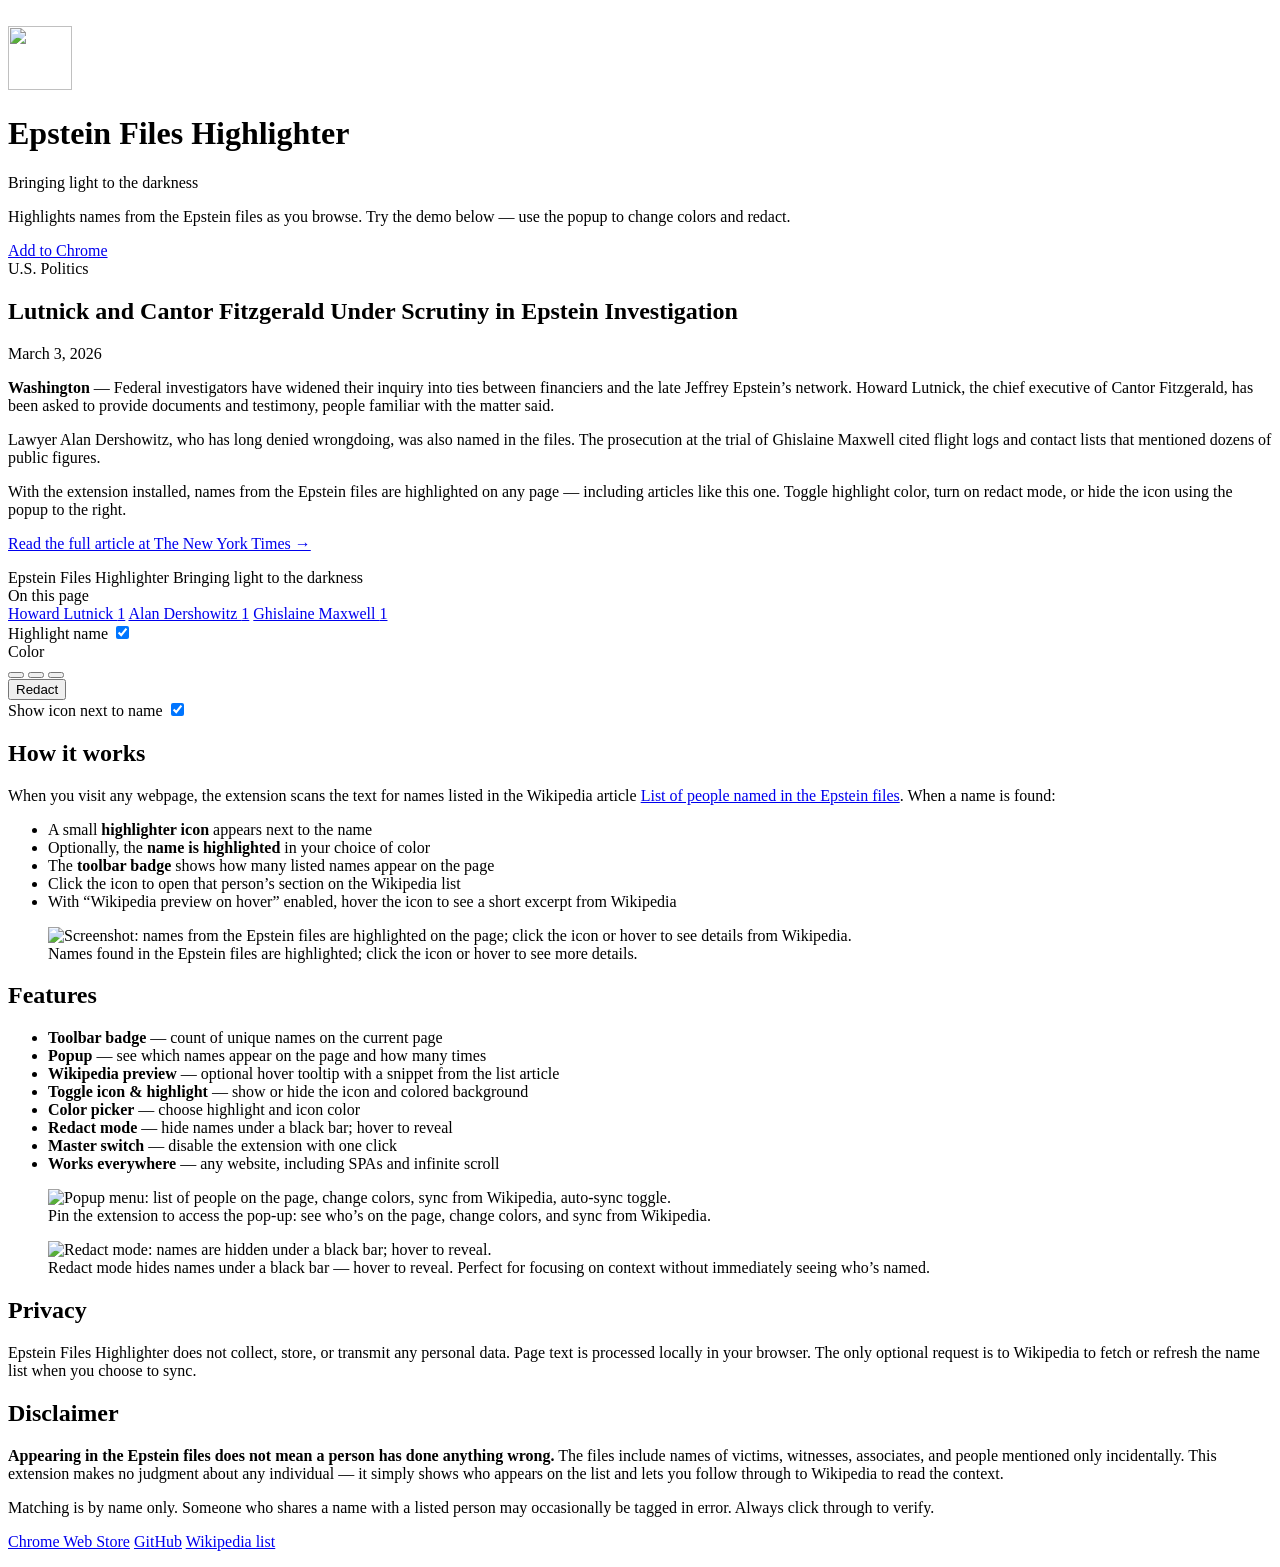
==== commit b277cf3c: "Promo: attribution ref, support-site message, Chrome Web Store UTM params; manifest 1.0.2, README pr" ====
--- a/docs/index.html
+++ b/docs/index.html
@@ -25,7 +25,7 @@
       <h1>Epstein Files Highlighter</h1>
       <p class="tagline">Bringing light to the darkness</p>
       <p class="lead">Highlights names from the Epstein files as you browse. Try the demo below — use the popup to change colors and redact.</p>
-      <a href="https://chromewebstore.google.com/detail/epstein-files-highlighter/aiijlechhdpdnjihmmdkidckengecdlj" class="cta" target="_blank" rel="noopener noreferrer">Add to Chrome</a>
+      <a href="https://chromewebstore.google.com/detail/epstein-files-highlighter/aiijlechhdpdnjihmmdkidckengecdlj?utm_source=promo-site&amp;utm_medium=referral" class="cta" target="_blank" rel="noopener noreferrer">Add to Chrome</a>
 
       <div class="hero-demo" id="heroDemo">
         <article class="demo-article" aria-label="Demo article">
@@ -145,11 +145,28 @@
 
   <footer class="site-footer">
     <div class="wrap footer-inner">
-      <a href="https://chromewebstore.google.com/detail/epstein-files-highlighter/aiijlechhdpdnjihmmdkidckengecdlj" target="_blank" rel="noopener noreferrer">Chrome Web Store</a>
+      <a href="https://chromewebstore.google.com/detail/epstein-files-highlighter/aiijlechhdpdnjihmmdkidckengecdlj?utm_source=promo-site&amp;utm_medium=referral" target="_blank" rel="noopener noreferrer">Chrome Web Store</a>
       <a href="https://github.com/krismajean/epstein-files-highlighter" target="_blank" rel="noopener noreferrer">GitHub</a>
       <a href="https://en.wikipedia.org/wiki/List_of_people_named_in_the_Epstein_files" target="_blank" rel="noopener noreferrer">Wikipedia list</a>
+      <p class="attribution-ref" id="attributionRef" aria-live="polite"></p>
     </div>
   </footer>
   <script src="demo.js"></script>
+  <script>
+  (function () {
+    var params = new URLSearchParams(location.search);
+    var ref = params.get('ref') || params.get('utm_source');
+    if (ref) {
+      var el = document.getElementById('attributionRef');
+      if (el) {
+        el.textContent = 'Referred from the support site.';
+        el.classList.add('attribution-ref-visible');
+      }
+      // Optional: ping a URL you control to log ref (e.g. serverless function).
+      // Set window.ATTRIBUTION_PING_URL to your endpoint; it will receive ?ref=value
+      // if (window.ATTRIBUTION_PING_URL) { fetch(window.ATTRIBUTION_PING_URL + '?ref=' + encodeURIComponent(ref), { mode: 'no-cors' }); }
+    }
+  })();
+  </script>
 </body>
 </html>
--- a/docs/styles.css
+++ b/docs/styles.css
@@ -593,3 +593,15 @@
 .site-footer a:hover {
   text-decoration: underline;
 }
+
+.attribution-ref {
+  width: 100%;
+  margin: 0.5rem 0 0;
+  font-size: 0.8rem;
+  color: rgba(255, 255, 255, 0.6);
+  display: none;
+}
+
+.attribution-ref.attribution-ref-visible {
+  display: block;
+}
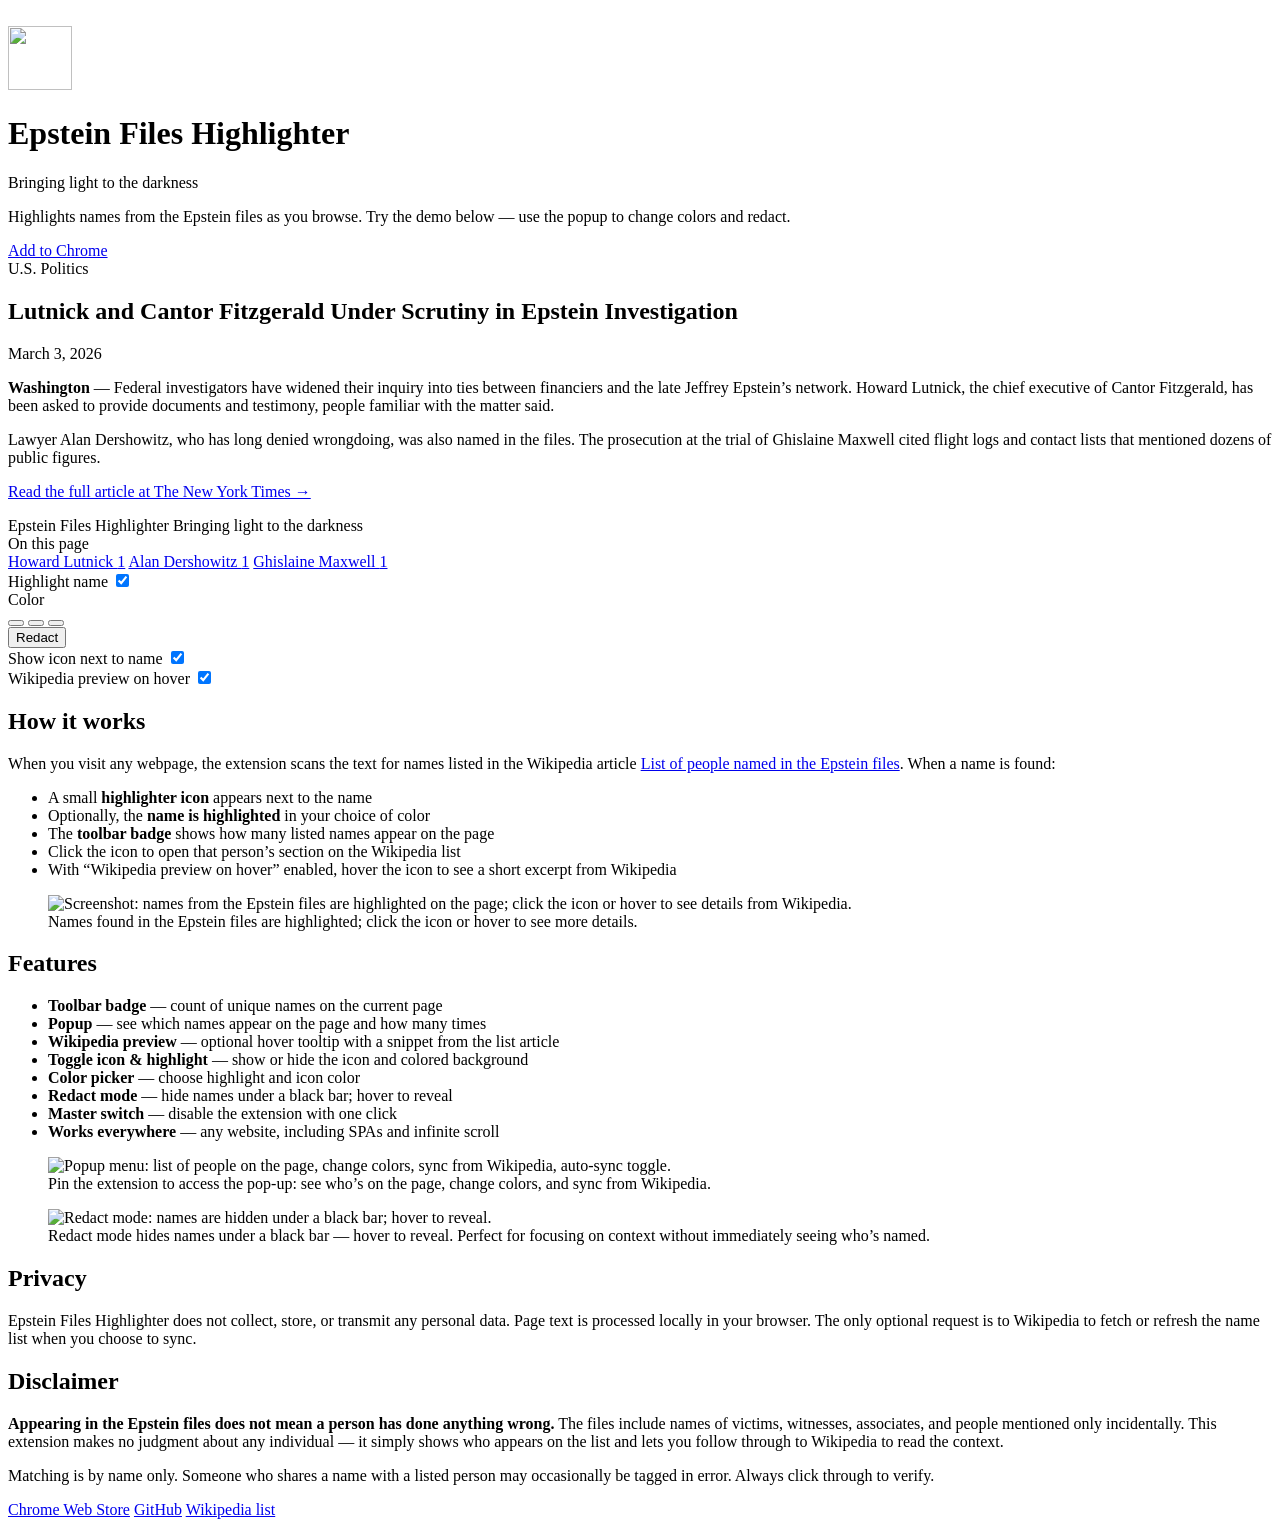
==== commit f54ba17a: "Updated promo site" ====
--- a/docs/index.html
+++ b/docs/index.html
@@ -37,7 +37,6 @@
           <div class="demo-article-body">
             <p><strong>Washington</strong> — Federal investigators have widened their inquiry into ties between financiers and the late Jeffrey Epstein’s network. <span class="epstein-name-span manifest-highlighted">Howard Lutnick</span><a class="epstein-ref-link" href="https://en.wikipedia.org/wiki/List_of_people_named_in_the_Epstein_files#Howard_Lutnick" target="_blank" rel="noopener noreferrer" title="Howard Lutnick — named in Epstein files" aria-label="Howard Lutnick named in Epstein files"></a>, the chief executive of Cantor Fitzgerald, has been asked to provide documents and testimony, people familiar with the matter said.</p>
             <p>Lawyer <span class="epstein-name-span manifest-highlighted">Alan Dershowitz</span><a class="epstein-ref-link" href="https://en.wikipedia.org/wiki/List_of_people_named_in_the_Epstein_files#Alan_Dershowitz" target="_blank" rel="noopener noreferrer" title="Alan Dershowitz — named in Epstein files" aria-label="Alan Dershowitz named in Epstein files"></a>, who has long denied wrongdoing, was also named in the files. The prosecution at the trial of <span class="epstein-name-span manifest-highlighted">Ghislaine Maxwell</span><a class="epstein-ref-link" href="https://en.wikipedia.org/wiki/List_of_people_named_in_the_Epstein_files#Ghislaine_Maxwell" target="_blank" rel="noopener noreferrer" title="Ghislaine Maxwell — named in Epstein files" aria-label="Ghislaine Maxwell named in Epstein files"></a> cited flight logs and contact lists that mentioned dozens of public figures.</p>
-            <p>With the extension installed, names from the Epstein files are highlighted on any page — including articles like this one. Toggle highlight color, turn on redact mode, or hide the icon using the popup to the right.</p>
             <p class="demo-article-source"><a href="https://www.nytimes.com/2026/03/03/us/politics/lutnick-epstein-investigation.html" target="_blank" rel="noopener noreferrer">Read the full article at The New York Times →</a></p>
           </div>
         </article>
@@ -78,11 +77,19 @@
                 <span class="demo-slider"></span>
               </label>
             </div>
+            <div class="demo-option-row">
+              <span class="demo-option-title">Wikipedia preview on hover</span>
+              <label class="demo-switch">
+                <input type="checkbox" id="demoShowPreview" checked>
+                <span class="demo-slider"></span>
+              </label>
+            </div>
           </div>
         </aside>
       </div>
     </div>
   </header>
+  <div id="demoPreviewTooltip" class="demo-preview-tooltip" role="tooltip" aria-hidden="true"><div class="demo-preview-tooltip-content"></div></div>
 
   <main>
     <section class="section how">
--- a/docs/styles.css
+++ b/docs/styles.css
@@ -258,6 +258,56 @@
   display: none !important;
 }
 
+/* Demo: Wikipedia preview tooltip (content from demo-previews.json) */
+.demo-preview-tooltip {
+  position: fixed;
+  z-index: 10000;
+  max-width: 340px;
+  max-height: 260px;
+  background: rgba(10, 16, 28, 0.96);
+  color: #f8f9ff;
+  font-size: 12px;
+  line-height: 1.45;
+  padding: 8px 10px;
+  border-radius: 4px;
+  box-shadow: 0 4px 12px rgba(0, 0, 0, 0.45);
+  pointer-events: auto;
+  display: flex;
+  flex-direction: column;
+  opacity: 0;
+  visibility: hidden;
+  transition: opacity 0.15s, visibility 0.15s;
+}
+
+.demo-preview-tooltip.demo-preview-tooltip-visible {
+  opacity: 1;
+  visibility: visible;
+}
+
+.demo-preview-tooltip-content {
+  overflow: auto;
+  flex: 1 1 auto;
+  min-height: 0;
+}
+
+.demo-preview-tooltip-content a {
+  color: #f8f9ff;
+  text-decoration: underline;
+}
+
+.demo-preview-tooltip-content a:hover {
+  color: #ffe066;
+}
+
+.demo-preview-tooltip-footer {
+  font-size: 10px;
+  color: rgba(248, 249, 255, 0.65);
+  margin-top: 6px;
+  padding-top: 6px;
+  border-top: 1px solid rgba(255, 255, 255, 0.15);
+  flex-shrink: 0;
+}
+
 /* Demo popup facsimile */
 .demo-popup {
   background: #fff;
